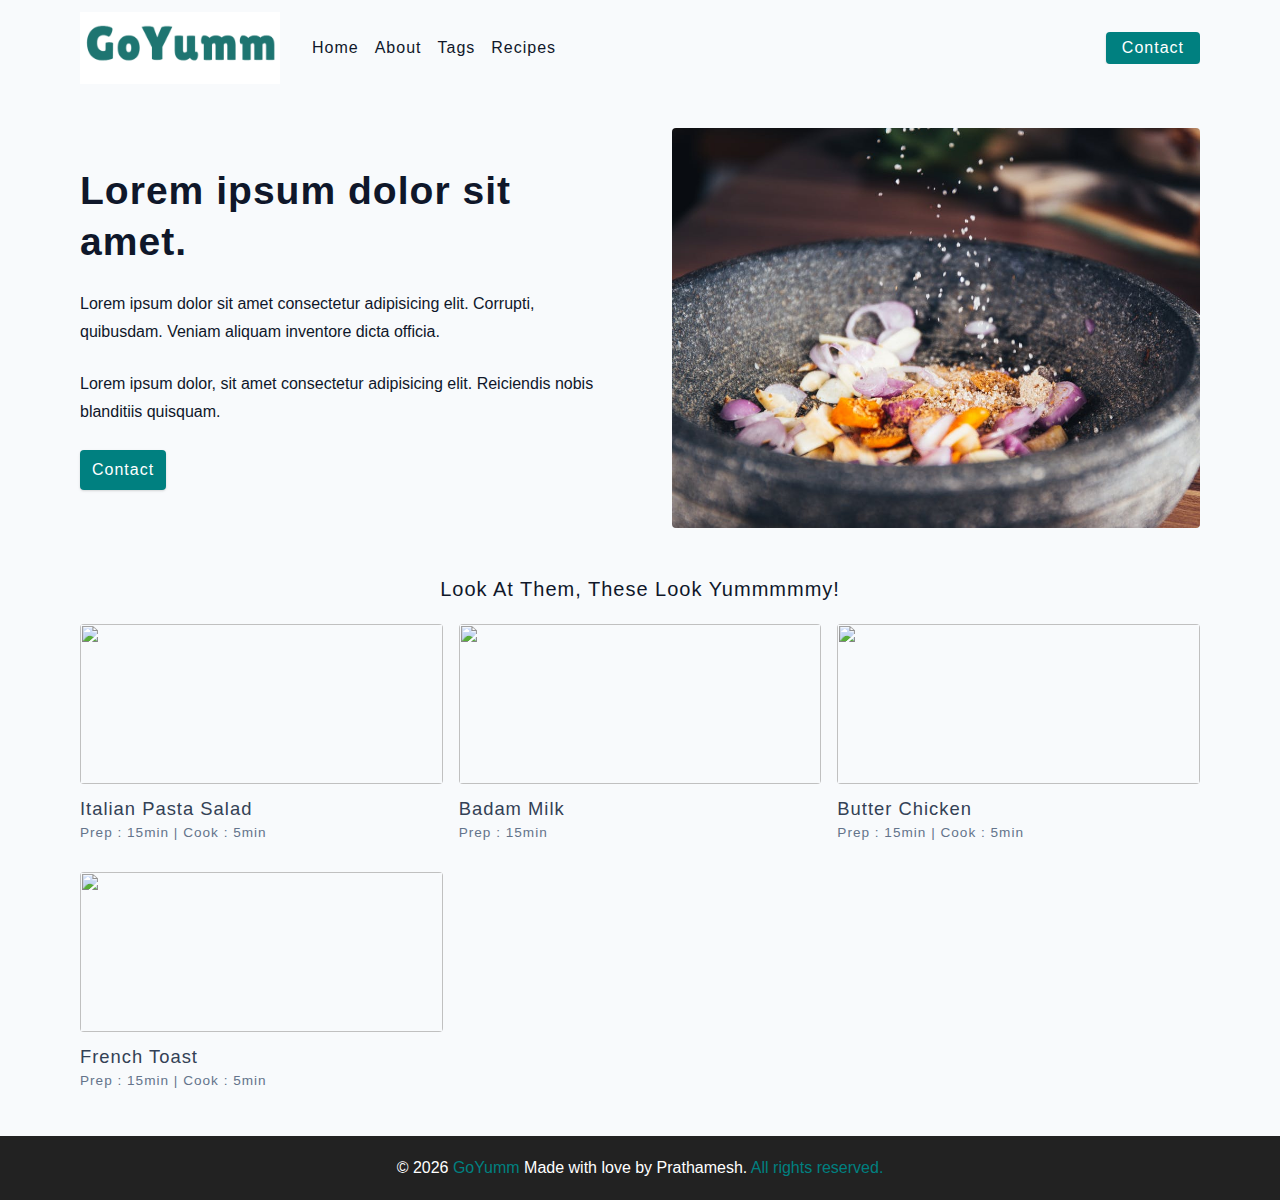
==== about.html @ ecd05e30 "Added recipe website files to repository" ====
<!DOCTYPE html>
<html lang="en">
  <head>
    <meta charset="UTF-8" />
    <meta http-equiv="X-UA-Compatible" content="IE=edge" />
    <meta name="viewport" content="width=device-width, initial-scale=1.0" />
    <title>About</title>
    <!-- favicon -->
    <link rel="shortcut icon" href="./assets/faviconx.png" type="image/x-icon" />
    <!-- normalize -->
    <link rel="stylesheet" href="./css/normalize.css" />
    <!-- font-awesome -->
    <link
      rel="stylesheet"
      href="https://cdnjs.cloudflare.com/ajax/libs/font-awesome/5.14.0/css/all.min.css"
    />
    <!-- main css -->
    <link rel="stylesheet" href="./css/main.css" />
  </head>
  <body>
    <!-- nav  -->
    <nav class="navbar">
      <div class="nav-center">
        <div class="nav-header">
          <a href="index.html" class="nav-logo">
            <img src="./assets/logo.png" alt="GoYumm" />
          </a>
          <button class="nav-btn btn">
            <i class="fas fa-align-justify"></i>
          </button>
        </div>
        <div class="nav-links">
          <a href="index.html" class="nav-link"> home </a>
          <a href="about.html" class="nav-link"> about </a>
          <a href="tags.html" class="nav-link"> tags </a>
          <a href="recipes.html" class="nav-link"> recipes </a>

          <div class="nav-link contact-link">
            <a href="contact.html" class="btn"> contact </a>
          </div>
        </div>
      </div>
    </nav>
    <!-- end of nav -->
    <main class="page">
      <section class="about-page">
        <article>
          <h2>Lorem ipsum dolor sit amet.</h2>
          <p>
            Lorem ipsum dolor sit amet consectetur adipisicing elit. Corrupti, quibusdam. Veniam aliquam inventore dicta officia.

          </p>
          <p>
           Lorem ipsum dolor, sit amet consectetur adipisicing elit. Reiciendis nobis blanditiis quisquam.
          </p>
          <a href="contact.html" class="btn"> contact </a>
        </article>
        <!-- needs fixes -->
        <img
          src="./assets/about.jpeg"
          alt="Person Pouring Salt in Bowl"
          class="img about-img"
        />
      </section>
      <section class="featured-recipes">
        <h5 class="featured-title">Look At them, these look yummmmmy!</h5>
        <div class="recipes-list">
          <!-- single recipe -->
          <a href="single-recipe.html" class="recipe">
            <img
              src="../final/assets/italian-pasta-salad-6-768x1152.jpg"
              class="img recipe-img"
              alt=""
            />
            <h5>Italian Pasta salad</h5>
            <p>Prep : 15min | Cook : 5min</p>
          </a>
          <!-- end of single recipe -->
          <!-- single recipe -->
          <a href="single-recipe.html" class="recipe">
            <img
              src="../final/assets/badam-milk-2-500x500.jpg"
              class="img recipe-img"
              alt=""
            />
            <h5>Badam milk</h5>
            <p>Prep : 15min </p>
          </a>
          <!-- end of single recipe -->
          <!-- single recipe -->
          <a href="single-recipe.html" class="recipe">
            <img
              src="../final/assets/Butter-Chicken-IMAGE-27.jpg"
              class="img recipe-img"
              alt=""
            />
            <h5>Butter Chicken</h5>
            <p>Prep : 15min | Cook : 5min</p>
          </a>
          <!-- end of single recipe -->
          <!-- single recipe -->
          <a href="single-recipe.html" class="recipe">
            <img
              src="../final/assets/SES-basic-french-toast-3056820-hero-01-6ed70ff7901a4e64995d890b03946ac0.jpg"
              class="img recipe-img"
              alt=""
            />
            <h5>French Toast</h5>
            <p>Prep : 15min | Cook : 5min</p>
          </a>
          <!-- end of single recipe -->
        </div>
      </section>
    </main>
    <!-- footer -->
    <footer class="page-footer">
      <p>
        &copy; <span id="date"></span>
        <span class="footer-logo">GoYumm</span> Made with love by Prathamesh.
        <a href="https://www.johnsmilga.com/">All rights reserved.</a>
      </p>
    </footer>
    <script src="./js/app.js"></script>
  </body>
</html>
---- css/main.css ----
*,
::after,
::before {
  box-sizing: border-box;
}
/* fonts */

@import url('https://fonts.googleapis.com/css2?family=Roboto:wght@400;500;600&family=Montserrat&display=swap');
html {
  font-size: 100%;
} /*16px*/

:root {
  /* colors */
  --primary-100: #e2e0ff;
  --primary-200: #c1beff;
  --primary-300: #a29dff;
  --primary-400: #837dff;
  --primary-500: teal;
  --primary-600: #504acc;
  --primary-700: #2f4546;
  --primary-800: #282566;
  --primary-900: #141233;

  /* grey */
  --grey-50: #f8fafc;
  --grey-100: #f1f5f9;
  --grey-200: #e2e8f0;
  --grey-300: #cbd5e1;
  --grey-400: #94a3b8;
  --grey-500: #64748b;
  --grey-600: #475569;
  --grey-700: #334155;
  --grey-800: #1e293b;
  --grey-900: #0f172a;
  /* rest of the colors */
  --black: #222;
  --white: #fff;
  --red-light: #f8d7da;
  --red-dark: #842029;
  --green-light: #d1e7dd;
  --green-dark: #0f5132;

  /* fonts  */
  --headingFont: 'Roboto', sans-serif;
  --bodyFont: 'Nunito', sans-serif;
  --smallText: 0.7em;
  /* rest of the vars */
  --backgroundColor: var(--grey-50);
  --textColor: var(--grey-900);
  --borderRadius: 0.25rem;
  --letterSpacing: 1px;
  --transition: 0.3s ease-in-out all;
  --max-width: 1120px;
  --fixed-width: 600px;

  /* box shadow*/
  --shadow-1: 0 1px 3px 0 rgba(0, 0, 0, 0.1), 0 1px 2px 0 rgba(0, 0, 0, 0.06);
  --shadow-2: 0 4px 6px -1px rgba(0, 0, 0, 0.1),
    0 2px 4px -1px rgba(0, 0, 0, 0.06);
  --shadow-3: 0 10px 15px -3px rgba(0, 0, 0, 0.1),
    0 4px 6px -2px rgba(0, 0, 0, 0.05);
  --shadow-4: 0 20px 25px -5px rgba(0, 0, 0, 0.1),
    0 10px 10px -5px rgba(0, 0, 0, 0.04);
}

body {
  background: var(--backgroundColor);
  font-family: var(--bodyFont);
  font-weight: 400;
  line-height: 1.75;
  color: var(--textColor);
}

p {
  margin-top: 0;
  margin-bottom: 1.5rem;
  max-width: 40em;
}

h1,
h2,
h3,
h4,
h5 {
  margin: 0;
  margin-bottom: 1.38rem;
  font-family: var(--headingFont);
  font-weight: 400;
  line-height: 1.3;
  text-transform: capitalize;
  letter-spacing: var(--letterSpacing);
}

h1 {
  margin-top: 0;
  font-size: 3.052rem;
}

h2 {
  font-size: 2.441rem;
}

h3 {
  font-size: 1.953rem;
}

h4 {
  font-size: 1.563rem;
}

h5 {
  font-size: 1.25rem;
}

small,
.text-small {
  font-size: var(--smallText);
}

a {
  text-decoration: none;
}
ul {
  list-style-type: none;
  padding: 0;
}

.img {
  width: 100%;
  display: block;
  object-fit: cover;
}
/* buttons */

.btn {
  cursor: pointer;
  color: var(--white);
  background: var(--primary-500);
  border: transparent;
  border-radius: var(--borderRadius);
  letter-spacing: var(--letterSpacing);
  padding: 0.375rem 0.75rem;
  box-shadow: var(--shadow-1);
  transition: var(--transtion);
  text-transform: capitalize;
  display: inline-block;
}
.btn:hover {
  background: var(--primary-700);
  box-shadow: var(--shadow-3);
}
.btn-hipster {
  color: var(--primary-500);
  background: var(--primary-200);
}
.btn-hipster:hover {
  color: var(--primary-200);
  background: var(--primary-700);
}
.btn-block {
  width: 100%;
}

/* alerts */
.alert {
  padding: 0.375rem 0.75rem;
  margin-bottom: 1rem;
  border-color: transparent;
  border-radius: var(--borderRadius);
}

.alert-danger {
  color: var(--red-dark);
  background: var(--red-light);
}
.alert-success {
  color: var(--green-dark);
  background: var(--green-light);
}
/* form */

.form {
  width: 90vw;
  max-width: var(--fixed-width);
  background: var(--white);
  border-radius: var(--borderRadius);
  box-shadow: var(--shadow-2);
  padding: 2rem 2.5rem;
  margin: 3rem auto;
}
.form-label {
  display: block;
  font-size: var(--smallText);
  margin-bottom: 0.5rem;
  text-transform: capitalize;
  letter-spacing: var(--letterSpacing);
}
.form-input,
.form-textarea {
  width: 100%;
  padding: 0.375rem 0.75rem;
  border-radius: var(--borderRadius);
  background: var(--backgroundColor);
  border: 1px solid var(--grey-200);
}

.form-row {
  margin-bottom: 1rem;
}

.form-textarea {
  height: 7rem;
}
::placeholder {
  font-family: inherit;
  color: var(--grey-400);
}
.form-alert {
  color: var(--red-dark);
  letter-spacing: var(--letterSpacing);
  text-transform: capitalize;
}
/* alert */

@keyframes spinner {
  to {
    transform: rotate(360deg);
  }
}

.loading {
  width: 6rem;
  height: 6rem;
  border: 5px solid var(--grey-400);
  border-radius: 50%;
  border-top-color: var(--primary-500);
  animation: spinner 0.6s linear infinite;
}
.loading {
  margin: 0 auto;
}
/* title */

.title {
  text-align: center;
}

.title-underline {
  background: var(--primary-500);
  width: 7rem;
  height: 0.25rem;
  margin: 0 auto;
  margin-top: -1rem;
}

/*
=============== 
Navbar
===============
*/

.navbar {
  display: flex;
  align-items: center;
  justify-content: center;
}
.nav-center {
  width: 90vw;
  max-width: var(--max-width);
}
.nav-header {
  height: 6rem;
  display: flex;
  justify-content: space-between;
  align-items: center;
}
.nav-header img {
  width: 200px;
}
.nav-logo {
  display: flex;
  align-items: flex-end;
}

.nav-btn {
  padding: 0.15rem 0.75rem;
}
.nav-btn i {
  font-size: 1.25rem;
}
.nav-links {
  height: 0;
  overflow: hidden;
  display: flex;
  flex-direction: column;
  transition: var(--transition);
}
.show-links {
  height: 23.9375rem;
}

.nav-link {
  display: block;
  text-align: center;
  font-size: 1.25rem;
  text-transform: capitalize;
  color: var(--grey-900);
  letter-spacing: var(--letterSpacing);
  padding: 1rem 0;
  border-top: 1px solid var(--grey-500);
  transition: var(--transition);
}
.nav-link:hover {
  color: var(--primary-500);
}

.contact-link a {
  padding: 0.15rem 1rem;
}

@media screen and (min-width: 992px) {
  .navbar {
    height: 6rem;
  }
  .nav-center {
    display: flex;
    align-items: center;
  }
  .nav-header {
    padding: 0;
    margin-right: 2rem;
    height: auto;
  }

  .nav-btn {
    display: none;
  }
  .nav-links {
    height: auto !important;
    flex-direction: row;
    align-items: center;
    width: 100%;
  }
  .nav-link {
    padding: 0;
    border-top: none;
    margin-right: 1rem;
    font-size: 1rem;
  }
  .contact-link {
    margin-right: 0;
    margin-left: auto;
  }
}
/*
=============== 
Page
===============
*/

.page {
  width: 90vw;
  max-width: var(--max-width);
  margin: 0 auto;
}
.page {
  padding-top: 2rem;
  min-height: calc(100vh - (6rem + 4rem));
}
/*
=============== 
Footer
===============
*/

.page-footer {
  text-align: center;
  height: 4rem;
  display: flex;
  align-items: center;
  justify-content: center;
  background: var(--black);
  color: var(--white);
}
.page-footer h5 {
  margin-top: 0;
  margin-bottom: 0;
}
.page-footer p {
  margin-bottom: 0;
}
.page-footer .footer-logo,
.page-footer a {
  color: var(--primary-500);
}
/*
=============== 
Hero
===============
*/

.hero {
  height: 40vh;
  position: relative;
  margin-bottom: 2rem;
  background: url('../assets/asian-food-background-various-cooking-ingredients-rustic-background-top-view-banner-concept-chinese-thai-66582124.jpg') center/cover no-repeat;
  border-radius: var(--borderRadius);
}
.hero-container {
  position: absolute;
  top: 0;
  left: 0;
  width: 100%;
  height: 100%;
  display: flex;
  align-items: center;
  justify-content: center;
  background: rgba(0, 0, 0, 0.4);
  border-radius: var(--borderRadius);
}
.hero-text {
  color: var(--white);
  text-align: center;
}

@media only screen and (min-width: 768px) {
  .hero-text h1 {
    font-size: 4rem;
    margin-bottom: 0;
  }
}

/*
=============== 
Recipes 
===============
*/

.recipes-container {
  display: grid;
  gap: 2rem 1rem;
}

.recipes-list {
  display: grid;
  gap: 2rem 1rem;
  padding-bottom: 3rem;
}
.tags-container {
  order: 1;
  display: flex;
  flex-direction: column;
  padding-bottom: 3rem;
  /* background: blue; */
}
.tags-container h4 {
  margin-bottom: 0.5rem;
  font-weight: 500;
}
.tags-list {
  display: grid;
  grid-template-columns: 1fr 1fr 1fr;
}
.tags-list a {
  text-transform: capitalize;
  display: block;
  color: var(--grey-500);
  transition: var(--transition);
}
.tags-list a:hover {
  color: var(--primary-500);
}
.recipe {
  display: block;
}
.recipe-img {
  height: 15rem;
  border-radius: var(--borderRadius);
  margin-bottom: 1rem;
}
.recipe h5 {
  margin-bottom: 0;
  margin-top: 0.25rem;
  line-height: 1;
  color: var(--grey-700);
}
.recipe p {
  margin-bottom: 0;
  line-height: 1;
  color: var(--grey-500);
  margin-top: 0.5rem;
  letter-spacing: var(--letterSpacing);
}
@media screen and (min-width: 576px) {
  .recipes-list {
    grid-template-columns: 1fr 1fr;
  }
  .recipe-img {
    height: 10rem;
  }
}

@media screen and (min-width: 992px) {
  .recipes-container {
    grid-template-columns: 200px 1fr;
    gap: 1rem;
  }
  .recipes-list {
    grid-template-columns: 1fr 1fr;
  }

  .recipe p {
    font-size: 0.85rem;
  }
  .tags-container {
    order: 0;
    /* background: blue; */
  }
  .tags-list {
    display: grid;
    grid-template-columns: 1fr;
  }
}

@media screen and (min-width: 1200px) {
  .recipe h5 {
    font-size: 1.15rem;
  }
  .recipes-list {
    grid-template-columns: 1fr 1fr 1fr;
  }
}
/*
=============== 
Error
===============
*/
.error-page {
  text-align: center;
  padding-top: 5rem;
}
.error-page h1 {
  font-size: 9rem;
}
/*
=============== 
About Page
===============
*/

.about-page h2 {
  text-transform: none;
  font-weight: bold;
}
.about-page {
  display: grid;
  gap: 2rem 4rem;
  padding-bottom: 3rem;
}
.about-img {
  border-radius: var(--borderRadius);
  height: 300px;
}

@media screen and (min-width: 992px) {
  .about-page {
    grid-template-columns: 1fr 1fr;
    grid-template-rows: 400px;
    align-items: center;
  }
  .about-img {
    height: 100%;
  }
}

.featured-title {
  text-align: center;
}
/*
=============== 
Contact Page
===============
*/
.contact-form {
  width: 100%;
  margin: 0;
}
.contact-container {
  display: grid;
  gap: 2rem 3rem;
  padding-bottom: 3rem;
}
@media screen and (min-width: 992px) {
  .contact-container {
    grid-template-columns: 1fr 450px;
    align-items: center;
  }
}

/*
=============== 
Tags Page
===============
*/

.tags-wrapper {
  display: grid;
  gap: 2rem;
  padding-bottom: 3rem;
}
.tag {
  background: var(--grey-500);
  border-radius: var(--borderRadius);
  text-align: center;
  color: var(--white);
  transition: var(--transition);
  padding: 0.75rem 0;
}
.tag:hover {
  background: var(--primary-500);
}
.tag h5,
.tag p {
  margin-bottom: 0;
}
.tag h5 {
  font-weight: 600;
}
@media screen and (min-width: 576px) {
  .tags-wrapper {
    grid-template-columns: 1fr 1fr;
  }
}
@media screen and (min-width: 992px) {
  .tags-wrapper {
    grid-template-columns: 1fr 1fr 1fr;
  }
}

/*
=============== 
Recipe Template
===============
*/

.recipe-hero {
  display: grid;
  gap: 3rem;
}

.recipe-hero-img {
  height: 300px;
  border-radius: var(--borderRadius);
}
.recipe-info p {
  color: var(--grey-600);
}
.recipe-icons {
  display: grid;
  grid-template-columns: repeat(3, 1fr);
  gap: 1rem;
  margin: 2rem 0;
  text-align: center;
}
.recipe-icons i {
  font-size: 1.5rem;
  color: var(--primary-500);
}
.recipe-icons h5,
.recipe-icons p {
  margin-bottom: 0;
  font-size: 0.85em;
}

.recipe-icons p {
  color: var(--grey-600);
}
.recipe-tags {
  display: flex;
  align-items: center;
  flex-wrap: wrap;
  font-size: 0.7em;
  font-weight: 600;
}
.recipe-tags a {
  background: var(--primary-500);
  border-radius: var(--borderRadius);
  color: var(--white);
  padding: 0.05rem 0.5rem;
  margin: 0 0.25rem;
  text-transform: capitalize;
}
@media screen and (min-width: 992px) {
  .recipe-hero {
    grid-template-columns: 4fr 5fr;
    align-items: center;
  }
}
.recipe-content {
  padding: 3rem 0;
  display: grid;
  gap: 2rem 5rem;
}
@media screen and (min-width: 992px) {
  .recipe-content {
    grid-template-columns: 2fr 1fr;
  }
}
.single-instruction header {
  display: grid;
  grid-template-columns: auto 1fr;
  gap: 1.5rem;
  align-items: center;
}
.single-instruction header p {
  text-transform: uppercase;
  font-weight: 600;
  color: var(--primary-500);
  margin-bottom: 0;
}
.single-instruction > p {
  color: var(--grey-700);
}

.single-instruction header div {
  height: 2px;
  background: var(--grey-300);
}

.second-column {
  display: grid;
  row-gap: 2rem;
}

.single-ingredient {
  border-bottom: 2px solid var(--grey-300);
  padding-bottom: 0.75rem;
  color: var(--grey-700);
}
.single-tool {
  border-bottom: 2px solid var(--grey-300);
  padding-bottom: 0.75rem;
  color: var(--primary-500);
  text-transform: capitalize;
}
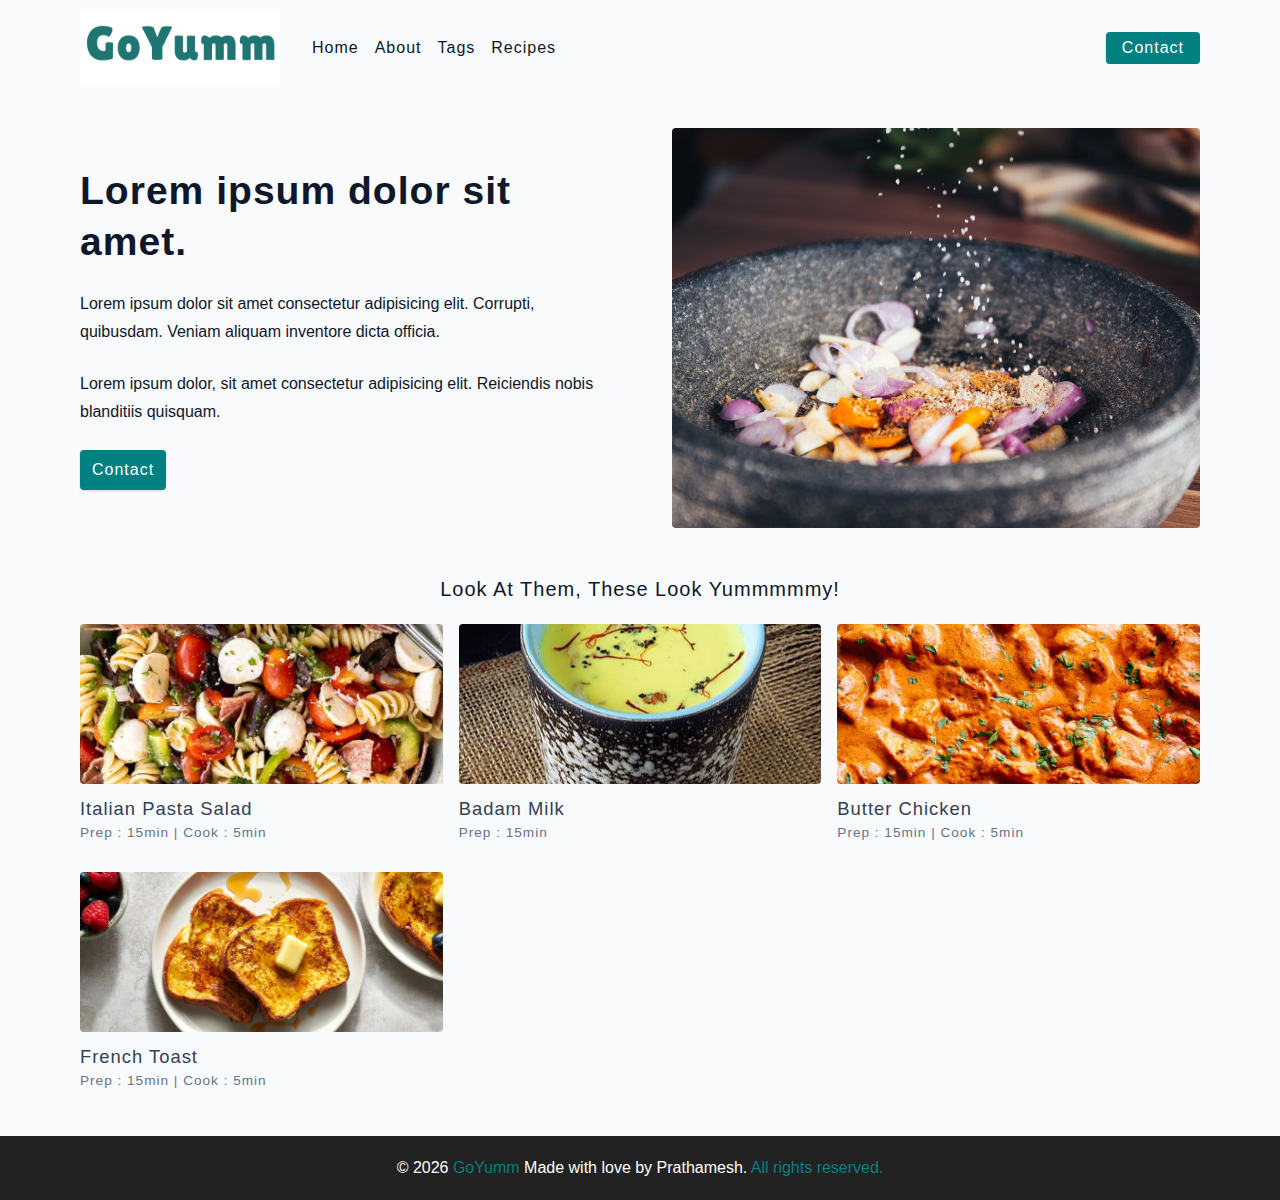
==== commit d2d734e1: "Update about.html" ====
--- a/about.html
+++ b/about.html
@@ -68,7 +68,7 @@
           <!-- single recipe -->
           <a href="single-recipe.html" class="recipe">
             <img
-              src="../final/assets/italian-pasta-salad-6-768x1152.jpg"
+              src="../assets/italian-pasta-salad-6-768x1152.jpg"
               class="img recipe-img"
               alt=""
             />
@@ -79,7 +79,7 @@
           <!-- single recipe -->
           <a href="single-recipe.html" class="recipe">
             <img
-              src="../final/assets/badam-milk-2-500x500.jpg"
+              src="../assets/badam-milk-2-500x500.jpg"
               class="img recipe-img"
               alt=""
             />
@@ -90,7 +90,7 @@
           <!-- single recipe -->
           <a href="single-recipe.html" class="recipe">
             <img
-              src="../final/assets/Butter-Chicken-IMAGE-27.jpg"
+              src="../assets/Butter-Chicken-IMAGE-27.jpg"
               class="img recipe-img"
               alt=""
             />
@@ -101,7 +101,7 @@
           <!-- single recipe -->
           <a href="single-recipe.html" class="recipe">
             <img
-              src="../final/assets/SES-basic-french-toast-3056820-hero-01-6ed70ff7901a4e64995d890b03946ac0.jpg"
+              src="../assets/SES-basic-french-toast-3056820-hero-01-6ed70ff7901a4e64995d890b03946ac0.jpg"
               class="img recipe-img"
               alt=""
             />
